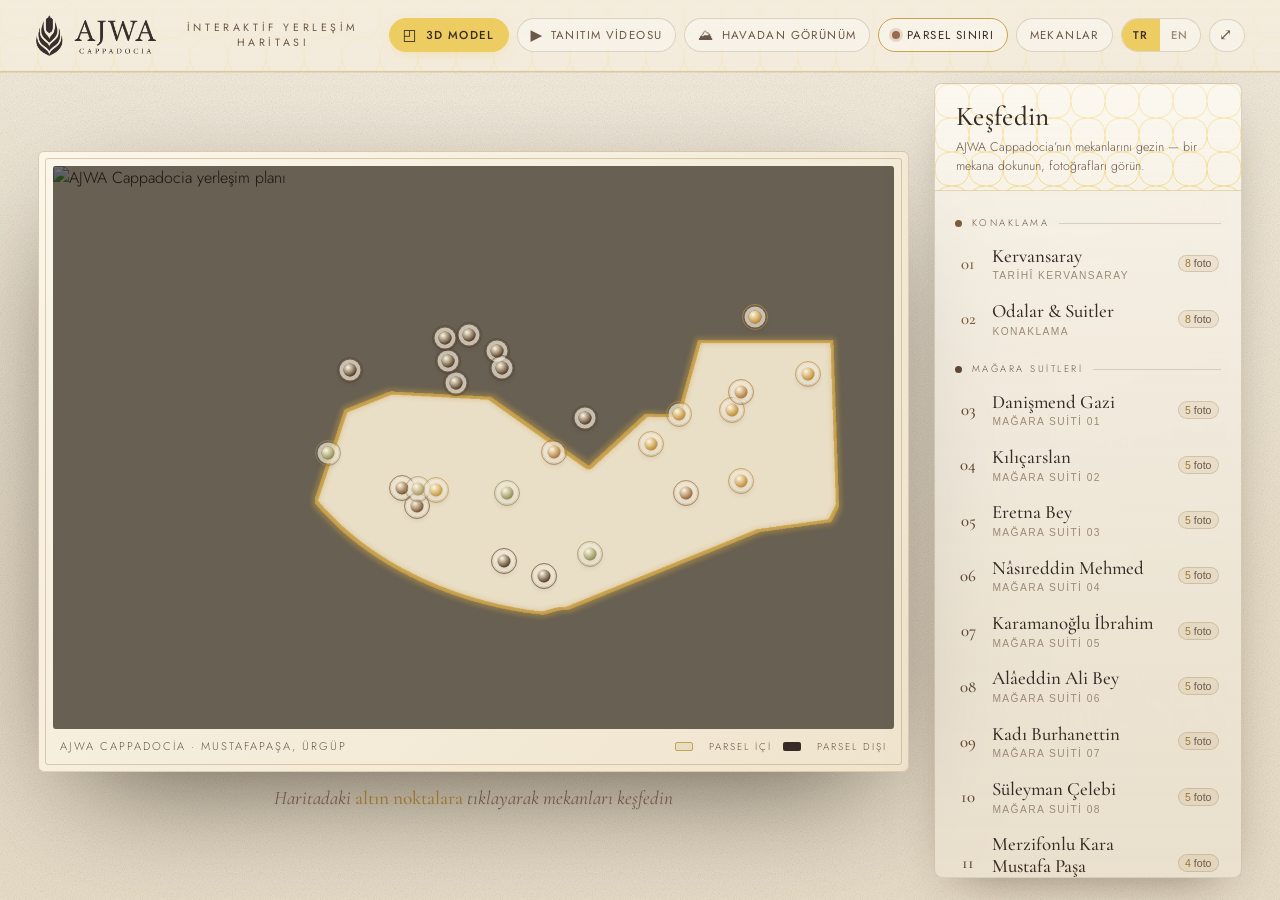
==== index.html @ 9f6c9be5 "AJWA Cappadocia interaktif harita — marka revizyonu, video, güncel sınır" ====
<!DOCTYPE html>
<html lang="tr">
<head>
<meta charset="UTF-8" />
<meta name="viewport" content="width=device-width, initial-scale=1.0" />
<title>AJWA Cappadocia · İnteraktif Yerleşim Haritası</title>
<meta name="description" content="AJWA Cappadocia interaktif yerleşim haritası — mekanlara tıklayın, fotoğrafları keşfedin." />
<link rel="preconnect" href="https://lh3.googleusercontent.com" />
<link rel="stylesheet" href="assets/fonts/fonts.css" />
<link rel="stylesheet" href="assets/css/style.css" />
<link rel="preload" as="image" href="assets/map/harita.png" />
</head>
<body data-boundary="on" data-base="illustration">

  <!-- ░░ Açılış perdesi ░░ -->
  <div id="loader" class="loader">
    <div class="loader__inner">
      <img class="loader__logo" src="assets/img/ajwa-logo.png" alt="AJWA Cappadocia" />
      <div class="loader__bar"><span></span></div>
      <div class="loader__hint" data-i18n="loader.hint">Yerleşim haritası hazırlanıyor</div>
    </div>
  </div>

  <!-- ░░ Üst bar ░░ -->
  <header class="topbar">
    <div class="brand">
      <img class="brand__logo" src="assets/img/ajwa-logo.png" alt="AJWA Cappadocia" />
    </div>
    <div class="topbar__title">
      <span class="eyebrow" data-i18n="top.eyebrow">İnteraktif Yerleşim Haritası</span>
    </div>
    <nav class="controls" aria-label="Harita kontrolleri">
      <button class="ctrl ctrl--accent" id="btn3d" title="3D">
        <span class="ctrl__cube">◰</span> <span data-i18n="ctrl.3d">3D Model</span>
      </button>
      <button class="ctrl" id="btnVideo" title="Tanıtım Videosu">
        <span class="ctrl__cube">▶</span> <span data-i18n="ctrl.video">Tanıtım Videosu</span>
      </button>
      <button class="ctrl" id="btnAerial" aria-pressed="false" title="Drone">
        <span class="ctrl__cube">⛰</span> <span data-i18n="ctrl.aerial">Havadan Görünüm</span>
      </button>
      <button class="ctrl" id="btnBoundary" aria-pressed="true" title="Parsel">
        <span class="ctrl__dot"></span> <span data-i18n="ctrl.boundary">Parsel Sınırı</span>
      </button>
      <button class="ctrl" id="btnPanel" title="Mekanlar"><span data-i18n="ctrl.panel">Mekanlar</span></button>
      <div class="lang" role="group" aria-label="Dil / Language">
        <button class="lang__opt is-active" data-lang="tr">TR</button>
        <button class="lang__opt" data-lang="en">EN</button>
      </div>
      <button class="ctrl ctrl--icon" id="btnFull" title="Tam ekran / Fullscreen" aria-label="Tam ekran">⤢</button>
    </nav>
  </header>

  <!-- ░░ Sahne ░░ -->
  <main class="stage">
    <section class="mapwrap" id="mapwrap">
      <figure class="mapframe" id="mapframe">
        <div class="mapframe__inner">
          <div class="mapframe__layers">
            <img class="layer layer--base" id="mapBase" src="assets/map/harita.png" alt="AJWA Cappadocia yerleşim planı" draggable="false" />
            <img class="layer layer--drone" id="mapDrone" src="assets/img/drone.jpg" alt="AJWA Cappadocia havadan görünüm" aria-hidden="true" draggable="false" />
            <img class="layer layer--veil" id="mapVeil" src="assets/map/veil.png" alt="" aria-hidden="true" draggable="false" />
            <img class="layer layer--outline" id="mapOutline" src="assets/map/outline.png" alt="" aria-hidden="true" draggable="false" />
          </div>
          <div class="markers" id="markers"></div>
          <div class="edit-crosshair" id="crosshair" hidden><span></span><span></span><b id="crossLabel">0, 0</b></div>
        </div>
        <figcaption class="mapframe__cap">
          <span>AJWA Cappadocia · Mustafapaşa, Ürgüp</span>
          <span class="mapframe__legend">
            <i class="lg lg--in"></i> <span data-i18n="legend.in">Parsel içi</span>
            <i class="lg lg--out"></i> <span data-i18n="legend.out">Parsel dışı</span>
          </span>
        </figcaption>
      </figure>

      <p class="hint" id="hint" data-i18n-html="hint.html">Haritadaki <b>altın noktalara</b> tıklayarak mekanları keşfedin</p>
    </section>

    <!-- ░░ Mekan paneli ░░ -->
    <aside class="panel" id="panel">
      <div class="panel__head">
        <h2 data-i18n="panel.title">Keşfedin</h2>
        <p data-i18n="panel.desc">AJWA Cappadocia’nın mekanlarını gezin — bir mekana dokunun, fotoğrafları görün.</p>
      </div>
      <div class="panel__list" id="panelList"></div>
    </aside>
  </main>

  <!-- ░░ Galeri ░░ -->
  <div class="lightbox" id="lightbox" hidden>
    <div class="lightbox__backdrop" data-close></div>
    <div class="lightbox__shell" role="dialog" aria-modal="true" aria-labelledby="lbTitle">
      <header class="lightbox__bar">
        <div class="lightbox__titles">
          <span class="eyebrow" id="lbCat"></span>
          <h3 id="lbTitle"></h3>
          <span id="lbSub" class="lightbox__sub"></span>
        </div>
        <div class="lightbox__meta">
          <span id="lbCount" class="lightbox__count"></span>
          <button class="lightbox__close" id="lbClose" data-close aria-label="Kapat">✕</button>
        </div>
      </header>
      <div class="lightbox__main">
        <button class="nav nav--prev" id="lbPrev" aria-label="Önceki">‹</button>
        <div class="lightbox__frame">
          <img id="lbImg" alt="" />
          <div class="lightbox__spin" id="lbSpin"></div>
        </div>
        <button class="nav nav--next" id="lbNext" aria-label="Sonraki">›</button>
      </div>
      <div class="lightbox__thumbs" id="lbThumbs"></div>
    </div>
  </div>

  <!-- ░░ 3D Model ░░ -->
  <div class="model3d" id="model3d" hidden>
    <div class="model3d__backdrop" data-m3d-close></div>
    <div class="model3d__shell" role="dialog" aria-modal="true" aria-label="3D Tesis Modeli">
      <header class="model3d__bar">
        <div class="model3d__titles">
          <span class="eyebrow" data-i18n="m3d.eyebrow">Üç Boyutlu Model</span>
          <h3 data-i18n="m3d.title">AJWA Cappadocia · 3D Tesis Modeli</h3>
        </div>
        <div class="model3d__meta">
          <a class="model3d__ext" href="https://gulab.tr/" target="_blank" rel="noopener" data-i18n="m3d.full" title="gulab.tr">⤢ Tam ekran</a>
          <button class="lightbox__close" id="m3dClose" data-m3d-close aria-label="Kapat">✕</button>
        </div>
      </header>
      <div class="model3d__stage">
        <div class="model3d__loading" id="m3dLoading">
          <div class="lightbox__spin"></div>
          <p><span data-i18n="m3d.loadingTitle">3D model yükleniyor…</span><br><span class="m3d-desc" data-i18n-html="m3d.loadingDesc">Yüksek çözünürlüklü bir model olduğundan, internet hızınıza göre yüklenmesi <b>biraz zaman alabilir</b>. Lütfen bekleyiniz.</span></p>
          <button class="model3d__show" id="m3dShow" data-i18n="m3d.show" hidden>Yine de göster →</button>
        </div>
        <iframe id="m3dFrame" title="AJWA Cappadocia 3D Model"
                allow="fullscreen; xr-spatial-tracking; accelerometer; gyroscope; magnetometer"></iframe>
      </div>
    </div>
  </div>

  <!-- ░░ Tanıtım Videosu ░░ -->
  <div class="videobox" id="video" hidden>
    <div class="videobox__backdrop" data-video-close></div>
    <div class="videobox__shell" role="dialog" aria-modal="true" aria-label="Tanıtım Videosu">
      <header class="videobox__bar">
        <div class="videobox__titles">
          <span class="eyebrow" data-i18n="video.eyebrow">Tanıtım Filmi</span>
          <h3 data-i18n="video.title">AJWA Cappadocia · Tanıtım Videosu</h3>
        </div>
        <button class="lightbox__close" id="videoClose" data-video-close aria-label="Kapat">✕</button>
      </header>
      <div class="videobox__stage">
        <iframe id="videoFrame" title="AJWA Cappadocia Tanıtım Videosu"
                allow="accelerometer; autoplay; clipboard-write; encrypted-media; gyroscope; picture-in-picture; web-share"
                referrerpolicy="strict-origin-when-cross-origin" allowfullscreen></iframe>
      </div>
    </div>
  </div>

  <!-- ░░ Düzenleme paneli ░░ -->
  <div class="editbar" id="editbar" hidden>
    <div class="editbar__head">
      <strong>Konum Düzenleme</strong>
      <button id="editClose" class="editbar__x" aria-label="Kapat">✕</button>
    </div>
    <p>Noktaları <b>sürükleyerek</b> doğru binalara taşıyın. Bittiğinde JSON’u kopyalayıp bana gönderin; kalıcı yaparım.</p>
    <textarea id="editJson" readonly spellcheck="false"></textarea>
    <div class="editbar__row">
      <button id="editCopy" class="btn-gold">Koordinatları Kopyala</button>
      <button id="editReset" class="btn-ghost">Sıfırla</button>
    </div>
  </div>

  <div class="toast" id="toast" hidden></div>

  <script src="data/locations.js"></script>
  <script src="assets/js/app.js"></script>
</body>
</html>
---- assets/fonts/fonts.css ----
/* cyrillic-ext */
@font-face {
  font-family: 'Cormorant Garamond';
  font-style: italic;
  font-weight: 400;
  font-display: swap;
  src: url(files/f00.woff2) format('woff2');
  unicode-range: U+0460-052F, U+1C80-1C8A, U+20B4, U+2DE0-2DFF, U+A640-A69F, U+FE2E-FE2F;
}
/* cyrillic */
@font-face {
  font-family: 'Cormorant Garamond';
  font-style: italic;
  font-weight: 400;
  font-display: swap;
  src: url(files/f04.woff2) format('woff2');
  unicode-range: U+0301, U+0400-045F, U+0490-0491, U+04B0-04B1, U+2116;
}
/* vietnamese */
@font-face {
  font-family: 'Cormorant Garamond';
  font-style: italic;
  font-weight: 400;
  font-display: swap;
  src: url(files/f02.woff2) format('woff2');
  unicode-range: U+0102-0103, U+0110-0111, U+0128-0129, U+0168-0169, U+01A0-01A1, U+01AF-01B0, U+0300-0301, U+0303-0304, U+0308-0309, U+0323, U+0329, U+1EA0-1EF9, U+20AB;
}
/* latin-ext */
@font-face {
  font-family: 'Cormorant Garamond';
  font-style: italic;
  font-weight: 400;
  font-display: swap;
  src: url(files/f01.woff2) format('woff2');
  unicode-range: U+0100-02BA, U+02BD-02C5, U+02C7-02CC, U+02CE-02D7, U+02DD-02FF, U+0304, U+0308, U+0329, U+1D00-1DBF, U+1E00-1E9F, U+1EF2-1EFF, U+2020, U+20A0-20AB, U+20AD-20C0, U+2113, U+2C60-2C7F, U+A720-A7FF;
}
/* latin */
@font-face {
  font-family: 'Cormorant Garamond';
  font-style: italic;
  font-weight: 400;
  font-display: swap;
  src: url(files/f03.woff2) format('woff2');
  unicode-range: U+0000-00FF, U+0131, U+0152-0153, U+02BB-02BC, U+02C6, U+02DA, U+02DC, U+0304, U+0308, U+0329, U+2000-206F, U+20AC, U+2122, U+2191, U+2193, U+2212, U+2215, U+FEFF, U+FFFD;
}
/* cyrillic-ext */
@font-face {
  font-family: 'Cormorant Garamond';
  font-style: italic;
  font-weight: 500;
  font-display: swap;
  src: url(files/f00.woff2) format('woff2');
  unicode-range: U+0460-052F, U+1C80-1C8A, U+20B4, U+2DE0-2DFF, U+A640-A69F, U+FE2E-FE2F;
}
/* cyrillic */
@font-face {
  font-family: 'Cormorant Garamond';
  font-style: italic;
  font-weight: 500;
  font-display: swap;
  src: url(files/f04.woff2) format('woff2');
  unicode-range: U+0301, U+0400-045F, U+0490-0491, U+04B0-04B1, U+2116;
}
/* vietnamese */
@font-face {
  font-family: 'Cormorant Garamond';
  font-style: italic;
  font-weight: 500;
  font-display: swap;
  src: url(files/f02.woff2) format('woff2');
  unicode-range: U+0102-0103, U+0110-0111, U+0128-0129, U+0168-0169, U+01A0-01A1, U+01AF-01B0, U+0300-0301, U+0303-0304, U+0308-0309, U+0323, U+0329, U+1EA0-1EF9, U+20AB;
}
/* latin-ext */
@font-face {
  font-family: 'Cormorant Garamond';
  font-style: italic;
  font-weight: 500;
  font-display: swap;
  src: url(files/f01.woff2) format('woff2');
  unicode-range: U+0100-02BA, U+02BD-02C5, U+02C7-02CC, U+02CE-02D7, U+02DD-02FF, U+0304, U+0308, U+0329, U+1D00-1DBF, U+1E00-1E9F, U+1EF2-1EFF, U+2020, U+20A0-20AB, U+20AD-20C0, U+2113, U+2C60-2C7F, U+A720-A7FF;
}
/* latin */
@font-face {
  font-family: 'Cormorant Garamond';
  font-style: italic;
  font-weight: 500;
  font-display: swap;
  src: url(files/f03.woff2) format('woff2');
  unicode-range: U+0000-00FF, U+0131, U+0152-0153, U+02BB-02BC, U+02C6, U+02DA, U+02DC, U+0304, U+0308, U+0329, U+2000-206F, U+20AC, U+2122, U+2191, U+2193, U+2212, U+2215, U+FEFF, U+FFFD;
}
/* cyrillic-ext */
@font-face {
  font-family: 'Cormorant Garamond';
  font-style: normal;
  font-weight: 400;
  font-display: swap;
  src: url(files/f06.woff2) format('woff2');
  unicode-range: U+0460-052F, U+1C80-1C8A, U+20B4, U+2DE0-2DFF, U+A640-A69F, U+FE2E-FE2F;
}
/* cyrillic */
@font-face {
  font-family: 'Cormorant Garamond';
  font-style: normal;
  font-weight: 400;
  font-display: swap;
  src: url(files/f09.woff2) format('woff2');
  unicode-range: U+0301, U+0400-045F, U+0490-0491, U+04B0-04B1, U+2116;
}
/* vietnamese */
@font-face {
  font-family: 'Cormorant Garamond';
  font-style: normal;
  font-weight: 400;
  font-display: swap;
  src: url(files/f07.woff2) format('woff2');
  unicode-range: U+0102-0103, U+0110-0111, U+0128-0129, U+0168-0169, U+01A0-01A1, U+01AF-01B0, U+0300-0301, U+0303-0304, U+0308-0309, U+0323, U+0329, U+1EA0-1EF9, U+20AB;
}
/* latin-ext */
@font-face {
  font-family: 'Cormorant Garamond';
  font-style: normal;
  font-weight: 400;
  font-display: swap;
  src: url(files/f05.woff2) format('woff2');
  unicode-range: U+0100-02BA, U+02BD-02C5, U+02C7-02CC, U+02CE-02D7, U+02DD-02FF, U+0304, U+0308, U+0329, U+1D00-1DBF, U+1E00-1E9F, U+1EF2-1EFF, U+2020, U+20A0-20AB, U+20AD-20C0, U+2113, U+2C60-2C7F, U+A720-A7FF;
}
/* latin */
@font-face {
  font-family: 'Cormorant Garamond';
  font-style: normal;
  font-weight: 400;
  font-display: swap;
  src: url(files/f08.woff2) format('woff2');
  unicode-range: U+0000-00FF, U+0131, U+0152-0153, U+02BB-02BC, U+02C6, U+02DA, U+02DC, U+0304, U+0308, U+0329, U+2000-206F, U+20AC, U+2122, U+2191, U+2193, U+2212, U+2215, U+FEFF, U+FFFD;
}
/* cyrillic-ext */
@font-face {
  font-family: 'Cormorant Garamond';
  font-style: normal;
  font-weight: 500;
  font-display: swap;
  src: url(files/f06.woff2) format('woff2');
  unicode-range: U+0460-052F, U+1C80-1C8A, U+20B4, U+2DE0-2DFF, U+A640-A69F, U+FE2E-FE2F;
}
/* cyrillic */
@font-face {
  font-family: 'Cormorant Garamond';
  font-style: normal;
  font-weight: 500;
  font-display: swap;
  src: url(files/f09.woff2) format('woff2');
  unicode-range: U+0301, U+0400-045F, U+0490-0491, U+04B0-04B1, U+2116;
}
/* vietnamese */
@font-face {
  font-family: 'Cormorant Garamond';
  font-style: normal;
  font-weight: 500;
  font-display: swap;
  src: url(files/f07.woff2) format('woff2');
  unicode-range: U+0102-0103, U+0110-0111, U+0128-0129, U+0168-0169, U+01A0-01A1, U+01AF-01B0, U+0300-0301, U+0303-0304, U+0308-0309, U+0323, U+0329, U+1EA0-1EF9, U+20AB;
}
/* latin-ext */
@font-face {
  font-family: 'Cormorant Garamond';
  font-style: normal;
  font-weight: 500;
  font-display: swap;
  src: url(files/f05.woff2) format('woff2');
  unicode-range: U+0100-02BA, U+02BD-02C5, U+02C7-02CC, U+02CE-02D7, U+02DD-02FF, U+0304, U+0308, U+0329, U+1D00-1DBF, U+1E00-1E9F, U+1EF2-1EFF, U+2020, U+20A0-20AB, U+20AD-20C0, U+2113, U+2C60-2C7F, U+A720-A7FF;
}
/* latin */
@font-face {
  font-family: 'Cormorant Garamond';
  font-style: normal;
  font-weight: 500;
  font-display: swap;
  src: url(files/f08.woff2) format('woff2');
  unicode-range: U+0000-00FF, U+0131, U+0152-0153, U+02BB-02BC, U+02C6, U+02DA, U+02DC, U+0304, U+0308, U+0329, U+2000-206F, U+20AC, U+2122, U+2191, U+2193, U+2212, U+2215, U+FEFF, U+FFFD;
}
/* cyrillic-ext */
@font-face {
  font-family: 'Cormorant Garamond';
  font-style: normal;
  font-weight: 600;
  font-display: swap;
  src: url(files/f06.woff2) format('woff2');
  unicode-range: U+0460-052F, U+1C80-1C8A, U+20B4, U+2DE0-2DFF, U+A640-A69F, U+FE2E-FE2F;
}
/* cyrillic */
@font-face {
  font-family: 'Cormorant Garamond';
  font-style: normal;
  font-weight: 600;
  font-display: swap;
  src: url(files/f09.woff2) format('woff2');
  unicode-range: U+0301, U+0400-045F, U+0490-0491, U+04B0-04B1, U+2116;
}
/* vietnamese */
@font-face {
  font-family: 'Cormorant Garamond';
  font-style: normal;
  font-weight: 600;
  font-display: swap;
  src: url(files/f07.woff2) format('woff2');
  unicode-range: U+0102-0103, U+0110-0111, U+0128-0129, U+0168-0169, U+01A0-01A1, U+01AF-01B0, U+0300-0301, U+0303-0304, U+0308-0309, U+0323, U+0329, U+1EA0-1EF9, U+20AB;
}
/* latin-ext */
@font-face {
  font-family: 'Cormorant Garamond';
  font-style: normal;
  font-weight: 600;
  font-display: swap;
  src: url(files/f05.woff2) format('woff2');
  unicode-range: U+0100-02BA, U+02BD-02C5, U+02C7-02CC, U+02CE-02D7, U+02DD-02FF, U+0304, U+0308, U+0329, U+1D00-1DBF, U+1E00-1E9F, U+1EF2-1EFF, U+2020, U+20A0-20AB, U+20AD-20C0, U+2113, U+2C60-2C7F, U+A720-A7FF;
}
/* latin */
@font-face {
  font-family: 'Cormorant Garamond';
  font-style: normal;
  font-weight: 600;
  font-display: swap;
  src: url(files/f08.woff2) format('woff2');
  unicode-range: U+0000-00FF, U+0131, U+0152-0153, U+02BB-02BC, U+02C6, U+02DA, U+02DC, U+0304, U+0308, U+0329, U+2000-206F, U+20AC, U+2122, U+2191, U+2193, U+2212, U+2215, U+FEFF, U+FFFD;
}
/* cyrillic */
@font-face {
  font-family: 'Jost';
  font-style: normal;
  font-weight: 300;
  font-display: swap;
  src: url(files/f10.woff2) format('woff2');
  unicode-range: U+0301, U+0400-045F, U+0490-0491, U+04B0-04B1, U+2116;
}
/* latin-ext */
@font-face {
  font-family: 'Jost';
  font-style: normal;
  font-weight: 300;
  font-display: swap;
  src: url(files/f12.woff2) format('woff2');
  unicode-range: U+0100-02BA, U+02BD-02C5, U+02C7-02CC, U+02CE-02D7, U+02DD-02FF, U+0304, U+0308, U+0329, U+1D00-1DBF, U+1E00-1E9F, U+1EF2-1EFF, U+2020, U+20A0-20AB, U+20AD-20C0, U+2113, U+2C60-2C7F, U+A720-A7FF;
}
/* latin */
@font-face {
  font-family: 'Jost';
  font-style: normal;
  font-weight: 300;
  font-display: swap;
  src: url(files/f11.woff2) format('woff2');
  unicode-range: U+0000-00FF, U+0131, U+0152-0153, U+02BB-02BC, U+02C6, U+02DA, U+02DC, U+0304, U+0308, U+0329, U+2000-206F, U+20AC, U+2122, U+2191, U+2193, U+2212, U+2215, U+FEFF, U+FFFD;
}
/* cyrillic */
@font-face {
  font-family: 'Jost';
  font-style: normal;
  font-weight: 400;
  font-display: swap;
  src: url(files/f10.woff2) format('woff2');
  unicode-range: U+0301, U+0400-045F, U+0490-0491, U+04B0-04B1, U+2116;
}
/* latin-ext */
@font-face {
  font-family: 'Jost';
  font-style: normal;
  font-weight: 400;
  font-display: swap;
  src: url(files/f12.woff2) format('woff2');
  unicode-range: U+0100-02BA, U+02BD-02C5, U+02C7-02CC, U+02CE-02D7, U+02DD-02FF, U+0304, U+0308, U+0329, U+1D00-1DBF, U+1E00-1E9F, U+1EF2-1EFF, U+2020, U+20A0-20AB, U+20AD-20C0, U+2113, U+2C60-2C7F, U+A720-A7FF;
}
/* latin */
@font-face {
  font-family: 'Jost';
  font-style: normal;
  font-weight: 400;
  font-display: swap;
  src: url(files/f11.woff2) format('woff2');
  unicode-range: U+0000-00FF, U+0131, U+0152-0153, U+02BB-02BC, U+02C6, U+02DA, U+02DC, U+0304, U+0308, U+0329, U+2000-206F, U+20AC, U+2122, U+2191, U+2193, U+2212, U+2215, U+FEFF, U+FFFD;
}
/* cyrillic */
@font-face {
  font-family: 'Jost';
  font-style: normal;
  font-weight: 500;
  font-display: swap;
  src: url(files/f10.woff2) format('woff2');
  unicode-range: U+0301, U+0400-045F, U+0490-0491, U+04B0-04B1, U+2116;
}
/* latin-ext */
@font-face {
  font-family: 'Jost';
  font-style: normal;
  font-weight: 500;
  font-display: swap;
  src: url(files/f12.woff2) format('woff2');
  unicode-range: U+0100-02BA, U+02BD-02C5, U+02C7-02CC, U+02CE-02D7, U+02DD-02FF, U+0304, U+0308, U+0329, U+1D00-1DBF, U+1E00-1E9F, U+1EF2-1EFF, U+2020, U+20A0-20AB, U+20AD-20C0, U+2113, U+2C60-2C7F, U+A720-A7FF;
}
/* latin */
@font-face {
  font-family: 'Jost';
  font-style: normal;
  font-weight: 500;
  font-display: swap;
  src: url(files/f11.woff2) format('woff2');
  unicode-range: U+0000-00FF, U+0131, U+0152-0153, U+02BB-02BC, U+02C6, U+02DA, U+02DC, U+0304, U+0308, U+0329, U+2000-206F, U+20AC, U+2122, U+2191, U+2193, U+2212, U+2215, U+FEFF, U+FFFD;
}
/* cyrillic */
@font-face {
  font-family: 'Jost';
  font-style: normal;
  font-weight: 600;
  font-display: swap;
  src: url(files/f10.woff2) format('woff2');
  unicode-range: U+0301, U+0400-045F, U+0490-0491, U+04B0-04B1, U+2116;
}
/* latin-ext */
@font-face {
  font-family: 'Jost';
  font-style: normal;
  font-weight: 600;
  font-display: swap;
  src: url(files/f12.woff2) format('woff2');
  unicode-range: U+0100-02BA, U+02BD-02C5, U+02C7-02CC, U+02CE-02D7, U+02DD-02FF, U+0304, U+0308, U+0329, U+1D00-1DBF, U+1E00-1E9F, U+1EF2-1EFF, U+2020, U+20A0-20AB, U+20AD-20C0, U+2113, U+2C60-2C7F, U+A720-A7FF;
}
/* latin */
@font-face {
  font-family: 'Jost';
  font-style: normal;
  font-weight: 600;
  font-display: swap;
  src: url(files/f11.woff2) format('woff2');
  unicode-range: U+0000-00FF, U+0131, U+0152-0153, U+02BB-02BC, U+02C6, U+02DA, U+02DC, U+0304, U+0308, U+0329, U+2000-206F, U+20AC, U+2122, U+2191, U+2193, U+2212, U+2215, U+FEFF, U+FFFD;
}
/* latin-ext */
@font-face {
  font-family: 'Marcellus';
  font-style: normal;
  font-weight: 400;
  font-display: swap;
  src: url(files/f14.woff2) format('woff2');
  unicode-range: U+0100-02BA, U+02BD-02C5, U+02C7-02CC, U+02CE-02D7, U+02DD-02FF, U+0304, U+0308, U+0329, U+1D00-1DBF, U+1E00-1E9F, U+1EF2-1EFF, U+2020, U+20A0-20AB, U+20AD-20C0, U+2113, U+2C60-2C7F, U+A720-A7FF;
}
/* latin */
@font-face {
  font-family: 'Marcellus';
  font-style: normal;
  font-weight: 400;
  font-display: swap;
  src: url(files/f13.woff2) format('woff2');
  unicode-range: U+0000-00FF, U+0131, U+0152-0153, U+02BB-02BC, U+02C6, U+02DA, U+02DC, U+0304, U+0308, U+0329, U+2000-206F, U+20AC, U+2122, U+2191, U+2193, U+2212, U+2215, U+FEFF, U+FFFD;
}
---- assets/css/style.css ----
/* ═══════════════════════════════════════════════════════════════
   AJWA Cappadocia · İnteraktif Harita
   Estetik: lüks parşömen · taş & altın · Cappadocia toprağı
   ═══════════════════════════════════════════════════════════════ */

:root{
  /* ── Marka renkleri · AJWA Brand Manual ── */
  --brand-brown:#382b26;   /* PANTONE 412 C · logo / koyu yüzey */
  --brand-gold:#edcc61;    /* PANTONE 141 C · metin / desen / vurgu */
  --brand-black:#242424;   /* akromatik · logo */

  /* ── Parşömen zemin (harita okunabilirliği için korunur) ── */
  --paper:#f4ecdc;
  --paper-2:#ece1cc;
  --sand:#e4d6bb;
  --sand-deep:#d8c6a4;

  /* ── Mürekkep · marka kahvesi ailesi ── */
  --ink:#382b26;
  --ink-soft:#6a5848;
  --ink-faint:#9c8a76;

  /* ── Altın kademe ── */
  --gold:#c9a44e;          /* açık zeminde vurgu — kontrast için marka altınından bir tık koyu */
  --gold-bright:#edcc61;   /* marka altını · koyu yüzeyde vurgu & parıltı */
  --gold-deep:#9a7732;     /* açık zeminde metin / kenarlık */

  --terra:#9a6b4a;         /* sınır göstergesi / düzenleme vurgusu — kahve ailesi */
  --line:rgba(120,98,60,.22);
  --veil-warm:#1d1512;

  /* ── Kategori renkleri · kahve→altın sıcak kademe (marka uyumlu) ── */
  --cat-magara:#5e4630;
  --cat-konaklama:#7d5a38;
  --cat-yeme:#9a6c3c;
  --cat-aile:#b07d40;
  --cat-kultur:#c0903a;
  --cat-etkinlik:#c59a44;
  --cat-saglik:#a99a6a;
  --cat-bahce:#94925c;

  /* ── İmza marka deseni · altın quatrefoil kafes (seamless, lokal SVG) ── */
  --pattern:url("data:image/svg+xml,%3Csvg xmlns='http://www.w3.org/2000/svg' width='40' height='40' viewBox='0 0 40 40'%3E%3Cpath d='M20 0 Q40 0 40 20 Q40 40 20 40 Q0 40 0 20 Q0 0 20 0 Z' fill='none' stroke='%23edcc61' stroke-width='1'/%3E%3C/svg%3E");

  --serif:'Cormorant Garamond', Georgia, 'Times New Roman', serif;
  --caps:'Marcellus', 'Cormorant Garamond', serif;
  --sans:'Jost', 'Segoe UI', system-ui, sans-serif;

  --shadow-soft:0 18px 50px -24px rgba(42,26,8,.55);
  --shadow-deep:0 40px 120px -40px rgba(20,12,2,.7);
  --ease:cubic-bezier(.22,.61,.36,1);
}

*{box-sizing:border-box;margin:0;padding:0}
html,body{height:100%}
body{
  font-family:var(--sans);
  color:var(--ink);
  background:var(--paper);
  -webkit-font-smoothing:antialiased;
  overflow:hidden;
  position:relative;
  font-weight:300;
}

/* Parşömen zemini — katmanlı doku + tepe ışığı */
body::before{
  content:"";position:fixed;inset:0;z-index:-2;
  background:
    radial-gradient(120% 80% at 50% -10%, #f8f1e2 0%, var(--paper) 42%, var(--paper-2) 100%),
    radial-gradient(60% 50% at 85% 110%, rgba(201,164,78,.09), transparent 60%),
    radial-gradient(50% 50% at 10% 100%, rgba(120,90,56,.08), transparent 60%);
}
body::after{
  content:"";position:fixed;inset:0;z-index:-1;pointer-events:none;opacity:.5;
  background-image:url("data:image/svg+xml,%3Csvg xmlns='http://www.w3.org/2000/svg' width='180' height='180'%3E%3Cfilter id='n'%3E%3CfeTurbulence type='fractalNoise' baseFrequency='0.9' numOctaves='2' stitchTiles='stitch'/%3E%3CfeColorMatrix type='saturate' values='0'/%3E%3C/filter%3E%3Crect width='100%25' height='100%25' filter='url(%23n)' opacity='0.55'/%3E%3C/svg%3E");
  mix-blend-mode:multiply;
}

/* ───────── Açılış perdesi ───────── */
.loader{
  position:fixed;inset:0;z-index:200;display:grid;place-items:center;
  background:radial-gradient(120% 90% at 50% 30%, #45342d, var(--veil-warm));
  transition:opacity .9s var(--ease), visibility .9s;
}
/* İmza quatrefoil deseni — marka kahvesi üzerinde hafif altın filigran */
.loader::after{
  content:"";position:absolute;inset:0;z-index:0;pointer-events:none;
  background-image:var(--pattern);background-size:46px;opacity:.07;
  -webkit-mask-image:radial-gradient(120% 90% at 50% 30%, #000 30%, transparent 78%);
          mask-image:radial-gradient(120% 90% at 50% 30%, #000 30%, transparent 78%);
}
.loader.is-gone{opacity:0;visibility:hidden}
.loader__inner{position:relative;z-index:1;text-align:center;color:#e9dcc0}
.loader__logo{
  width:min(340px,64vw);height:auto;display:block;margin:0 auto;
  /* kahverengi logoyu koyu zeminde kremsi-beyaza çevir + marka altını parıltı */
  filter:brightness(0) invert(1) sepia(.18) saturate(.7) brightness(.98)
         drop-shadow(0 0 26px rgba(237,204,97,.32));
  opacity:.96;animation:rise 1s var(--ease) both;
}
.loader__bar{width:min(240px,60vw);height:1px;background:rgba(202,164,78,.2);margin:2.4rem auto 1rem;overflow:hidden}
.loader__bar span{display:block;height:100%;width:40%;background:linear-gradient(90deg,transparent,var(--gold-bright),transparent);animation:slide 1.2s infinite linear}
.loader__hint{font-size:11px;letter-spacing:.28em;text-transform:uppercase;color:#a99b7c;animation:rise 1s .24s var(--ease) both}
@keyframes slide{from{transform:translateX(-160%)}to{transform:translateX(420%)}}
@keyframes rise{from{opacity:0;transform:translateY(14px)}to{opacity:1;transform:none}}

/* ───────── Üst bar ───────── */
.topbar{
  position:fixed;top:0;left:0;right:0;z-index:60;
  display:flex;align-items:center;gap:1.5rem;
  padding:.85rem clamp(1rem,3vw,2.2rem);
  /* yoğun krem örtü + altında çok hafif altın quatrefoil filigran */
  background:
    linear-gradient(180deg, rgba(244,236,220,.95), rgba(244,236,220,.88) 72%, rgba(244,236,220,.74)),
    var(--pattern);
  background-size:auto, 38px;
  backdrop-filter:blur(8px);-webkit-backdrop-filter:blur(8px);
  border-bottom:1px solid rgba(201,164,78,.5);
  box-shadow:0 1px 0 rgba(154,119,50,.12);
}
.brand{display:flex;align-items:center;gap:.7rem;flex:0 0 auto}
.brand__logo{height:clamp(34px,3.4vw,46px);width:auto;display:block}
.topbar__title{flex:1 1 auto;display:flex;flex-direction:column;align-items:center;gap:.15rem;text-align:center}
.eyebrow{font-size:.66rem;letter-spacing:.34em;text-transform:uppercase;color:var(--ink-soft);font-weight:400}
.controls{display:flex;align-items:center;gap:.5rem;flex:0 0 auto}
.ctrl{
  font-family:var(--sans);font-size:.72rem;letter-spacing:.12em;text-transform:uppercase;font-weight:400;
  color:var(--ink-soft);background:rgba(255,255,255,.35);border:1px solid var(--line);
  padding:.5rem .8rem;border-radius:999px;cursor:pointer;display:inline-flex;align-items:center;gap:.45rem;
  transition:all .35s var(--ease);white-space:nowrap;
}
.ctrl:hover{color:var(--ink);border-color:var(--gold);background:rgba(255,255,255,.6)}
.ctrl[aria-pressed="true"]{color:var(--ink);border-color:var(--gold)}
.ctrl__dot{width:8px;height:8px;border-radius:50%;background:var(--terra);box-shadow:0 0 0 3px rgba(154,107,74,.2);transition:.3s}
.ctrl[aria-pressed="false"] .ctrl__dot{background:var(--ink-faint);box-shadow:none}
.ctrl--icon{font-size:1rem;line-height:1;padding:.45rem .6rem}
.ctrl.is-active{background:var(--ink);color:var(--paper);border-color:var(--ink)}

/* Dil anahtarı TR | EN */
.lang{display:inline-flex;align-items:center;border:1px solid var(--line);border-radius:999px;overflow:hidden;background:rgba(255,255,255,.35)}
.lang__opt{font-family:var(--sans);font-size:.7rem;font-weight:500;letter-spacing:.12em;color:var(--ink-faint);background:none;border:0;padding:.5rem .7rem;cursor:pointer;transition:all .3s var(--ease)}
.lang__opt:hover:not(.is-active){color:var(--ink)}
.lang__opt.is-active{background:var(--gold-bright);color:var(--brand-brown)}

/* ───────── Sahne yerleşimi ───────── */
.stage{
  position:absolute;inset:0;padding:5.2rem clamp(1rem,3vw,2.4rem) 1.4rem;
  display:grid;grid-template-columns:1fr clamp(290px,24vw,360px);gap:clamp(1rem,2vw,2rem);
  align-items:center;
}
.mapwrap{min-width:0;display:flex;flex-direction:column;align-items:center;justify-content:center;height:100%;gap:.9rem}

/* ───────── Harita çerçevesi ───────── */
.mapframe{
  position:relative;width:100%;max-width:min(100%, calc((100vh - 11rem) * 1.491));
  background:linear-gradient(135deg,#fbf6ea,#efe4cd);
  padding:clamp(.5rem,1.1vw,1rem);border-radius:6px;
  box-shadow:var(--shadow-deep);
  border:1px solid rgba(176,137,76,.35);
  animation:frameIn 1.1s .2s var(--ease) both;
}
.mapframe::before{content:"";position:absolute;inset:6px;border:1px solid rgba(176,137,76,.4);border-radius:3px;pointer-events:none;z-index:5}
@keyframes frameIn{from{opacity:0;transform:translateY(18px) scale(.985)}to{opacity:1;transform:none}}
.mapframe__inner{position:relative;width:100%;aspect-ratio:1610/1080;overflow:visible;background:#e9dec6}
.mapframe__layers{position:absolute;inset:0;overflow:hidden;border-radius:3px}
.layer{position:absolute;inset:0;width:100%;height:100%;object-fit:cover;user-select:none}
.layer--base{z-index:1}
.layer--drone{z-index:1;opacity:0;transition:opacity .8s var(--ease)}
body[data-base="drone"] .layer--drone{opacity:1}
.layer--veil{z-index:2;opacity:.62;transition:opacity .7s var(--ease);mix-blend-mode:multiply}
.layer--outline{z-index:3;opacity:.95;transition:opacity .7s var(--ease)}
body[data-boundary="off"] .layer--veil{opacity:0}
body[data-boundary="off"] .layer--outline{opacity:0}

.mapframe__cap{
  display:flex;justify-content:space-between;align-items:center;gap:1rem;flex-wrap:wrap;
  padding:.55rem .4rem .15rem;font-size:.7rem;letter-spacing:.18em;text-transform:uppercase;color:var(--ink-soft);
}
.mapframe__legend{display:flex;align-items:center;gap:.7rem;font-size:.62rem}
.lg{display:inline-block;width:18px;height:9px;border-radius:2px;margin-right:.3rem;vertical-align:middle}
.lg--in{background:#e7dcc4;border:1px solid var(--gold)}
.lg--out{background:var(--brand-brown)}

.hint{font-family:var(--serif);font-style:italic;font-size:clamp(1rem,1.5vw,1.25rem);color:var(--ink-soft);text-align:center;animation:rise 1s .9s var(--ease) both}
.hint b{color:var(--gold-deep);font-style:normal;font-weight:500}
.hint.is-hidden{opacity:0;transition:opacity .5s}

/* ───────── Hotspot’lar ───────── */
.markers{position:absolute;inset:0;z-index:4}
.marker{
  position:absolute;transform:translate(-50%,-50%);
  width:26px;height:26px;cursor:pointer;border:0;background:none;padding:0;
  --c:var(--gold);
  animation:pop .6s var(--ease) both;
}
.marker__pulse{position:absolute;inset:0;border-radius:50%;border:1px solid var(--c);opacity:.7;animation:pulse 2.8s var(--ease) infinite}
.marker__core{
  position:absolute;top:50%;left:50%;transform:translate(-50%,-50%);
  width:13px;height:13px;border-radius:50%;
  background:radial-gradient(circle at 35% 30%, #fff6df, var(--c) 70%);
  box-shadow:0 0 0 4px rgba(244,236,220,.7), 0 3px 8px rgba(42,26,8,.45);
  transition:transform .35s var(--ease),box-shadow .35s var(--ease);
}
.marker__label{
  position:absolute;left:50%;bottom:calc(100% + 9px);transform:translateX(-50%) translateY(6px);
  background:linear-gradient(180deg,#fffaf0,#f1e6cf);color:var(--ink);
  border:1px solid rgba(176,137,76,.5);border-radius:7px;
  padding:.36rem .65rem;white-space:nowrap;pointer-events:none;
  opacity:0;visibility:hidden;transition:all .3s var(--ease);
  box-shadow:var(--shadow-soft);text-align:center;z-index:6;
}
.marker__label .ml-eye{display:block;font-size:.52rem;letter-spacing:.22em;text-transform:uppercase;color:var(--c);font-weight:500;margin-bottom:1px}
.marker__label .ml-name{font-family:var(--serif);font-size:1.02rem;font-weight:500;line-height:1.05}
.marker__label::after{content:"";position:absolute;top:100%;left:50%;transform:translateX(-50%);border:6px solid transparent;border-top-color:#f1e6cf}
.marker:hover,.marker:focus-visible{outline:none;z-index:9}
.marker:hover .marker__core,.marker:focus-visible .marker__core,.marker.is-hot .marker__core{transform:translate(-50%,-50%) scale(1.45);box-shadow:0 0 0 4px rgba(244,236,220,.9),0 0 22px var(--c),0 4px 12px rgba(42,26,8,.5)}
.marker:hover .marker__label,.marker:focus-visible .marker__label,.marker.is-hot .marker__label{opacity:1;visibility:visible;transform:translateX(-50%) translateY(0)}
@keyframes pulse{0%{transform:scale(.6);opacity:.7}70%{transform:scale(2.4);opacity:0}100%{opacity:0}}
@keyframes pop{from{opacity:0;transform:translate(-50%,-50%) scale(0)}to{opacity:1;transform:translate(-50%,-50%) scale(1)}}

/* Düzenleme modu */
body.editing .marker{cursor:grab}
body.editing .marker.dragging{cursor:grabbing;z-index:20}
body.editing .marker__core{box-shadow:0 0 0 3px #fff,0 0 0 5px var(--terra),0 4px 10px rgba(0,0,0,.5)}
.edit-crosshair{position:absolute;inset:0;pointer-events:none;z-index:8}
.edit-crosshair span{position:absolute;background:rgba(166,85,59,.5)}
.edit-crosshair span:nth-child(1){left:var(--cx,0);top:0;bottom:0;width:1px}
.edit-crosshair span:nth-child(2){top:var(--cy,0);left:0;right:0;height:1px}
.edit-crosshair b{position:absolute;left:var(--cx,0);top:var(--cy,0);transform:translate(10px,10px);font-size:.62rem;background:var(--ink);color:var(--paper);padding:2px 6px;border-radius:4px;letter-spacing:.05em}

/* ───────── Mekan paneli ───────── */
.panel{
  height:100%;max-height:calc(100vh - 6.6rem);overflow:hidden;display:flex;flex-direction:column;
  background:linear-gradient(180deg, rgba(255,252,245,.6), rgba(240,231,214,.5));
  border:1px solid var(--line);border-radius:8px;backdrop-filter:blur(6px);
  box-shadow:var(--shadow-soft);animation:frameIn 1.1s .45s var(--ease) both;
}
.panel.is-collapsed{display:none}
.panel__head{
  padding:1.2rem 1.3rem .9rem;border-bottom:1px solid rgba(201,164,78,.4);
  /* hafif altın quatrefoil filigran — yoğun krem örtü altında */
  background:
    linear-gradient(180deg, rgba(255,252,245,.55), rgba(255,252,245,.22)),
    var(--pattern);
  background-size:auto, 34px;
}
.panel__head h2{font-family:var(--serif);font-weight:500;font-size:1.7rem;letter-spacing:.01em;line-height:1}
.panel__head p{font-size:.78rem;color:var(--ink-soft);margin-top:.45rem;line-height:1.5}
.panel__list{overflow-y:auto;padding:.6rem .7rem 1rem;scrollbar-width:thin;scrollbar-color:var(--gold) transparent}
.panel__list::-webkit-scrollbar{width:6px}
.panel__list::-webkit-scrollbar-thumb{background:var(--gold);border-radius:3px}

.cat-group{margin-top:.7rem}
.cat-group__head{display:flex;align-items:center;gap:.6rem;padding:.3rem .55rem .35rem}
.cat-group__head .dot{width:7px;height:7px;border-radius:50%;background:var(--cg,var(--gold))}
.cat-group__head .lbl{font-size:.6rem;letter-spacing:.26em;text-transform:uppercase;color:var(--ink-soft)}
.cat-group__head .line{flex:1;height:1px;background:var(--line)}

.loc{
  display:flex;align-items:center;gap:.8rem;width:100%;text-align:left;
  padding:.55rem .6rem;border:1px solid transparent;border-radius:7px;background:none;cursor:pointer;
  transition:all .3s var(--ease);
}
.loc:hover,.loc.is-hot{background:rgba(255,255,255,.65);border-color:rgba(176,137,76,.4);transform:translateX(2px)}
.loc__no{font-family:var(--serif);font-size:1.05rem;color:var(--cg,var(--gold-deep));width:1.4rem;text-align:center;font-weight:500;flex:0 0 auto}
.loc__body{flex:1;min-width:0}
.loc__name{display:block;font-family:var(--serif);font-size:1.18rem;font-weight:500;line-height:1.15;color:var(--ink)}
.loc__sub{display:block;font-size:.64rem;letter-spacing:.14em;text-transform:uppercase;color:var(--ink-faint);margin-top:3px}
.loc__count{font-size:.66rem;color:var(--ink-soft);background:rgba(176,137,76,.12);border:1px solid var(--line);padding:.12rem .4rem;border-radius:999px;flex:0 0 auto}
.loc__count b{font-weight:500;color:var(--gold-deep)}

/* ───────── Galeri / Lightbox ───────── */
.lightbox{position:fixed;inset:0;z-index:120;display:grid;place-items:center}
.lightbox[hidden]{display:none}
.lightbox__backdrop{position:absolute;inset:0;background:
    radial-gradient(120% 120% at 50% 0%, rgba(56,43,38,.9), rgba(20,14,11,.96)),
    var(--pattern);
  background-size:auto, 54px;backdrop-filter:blur(10px);animation:fade .5s var(--ease) both}
.lightbox__shell{
  position:relative;width:min(1180px,94vw);height:min(92vh,860px);
  display:flex;flex-direction:column;color:#f2e7cf;
  animation:lbIn .55s var(--ease) both;
}
@keyframes fade{from{opacity:0}to{opacity:1}}
@keyframes lbIn{from{opacity:0;transform:translateY(22px) scale(.985)}to{opacity:1;transform:none}}
.lightbox__bar{display:flex;justify-content:space-between;align-items:flex-end;gap:1rem;padding:.2rem .3rem 1rem}
.lightbox__titles .eyebrow{color:var(--gold-bright)}
.lightbox__titles h3{font-family:var(--serif);font-weight:500;font-size:clamp(1.6rem,3vw,2.5rem);line-height:1;margin:.15rem 0}
.lightbox__sub{font-size:.72rem;letter-spacing:.2em;text-transform:uppercase;color:#bdae8e}
.lightbox__meta{display:flex;align-items:center;gap:1rem}
.lightbox__count{font-family:var(--serif);font-size:1.05rem;color:#cdbf9c;letter-spacing:.1em}
.lightbox__close{width:42px;height:42px;border-radius:50%;border:1px solid rgba(202,164,78,.4);background:rgba(255,255,255,.06);color:#f2e7cf;font-size:1.1rem;cursor:pointer;transition:.3s}
.lightbox__close:hover{background:var(--gold);color:#1b150d;border-color:var(--gold)}

.lightbox__main{flex:1;min-height:0;display:flex;align-items:stretch;gap:1rem}
.lightbox__frame{position:relative;flex:1;min-height:0;display:flex;align-items:center;justify-content:center;background:rgba(0,0,0,.25);border-radius:6px;overflow:hidden;border:1px solid rgba(202,164,78,.18)}
/* görsel her zaman ÖZGÜN ORANINDA, kırpılmadan (contain) — çerçeveyi tam doldurur, taşmaz */
.lightbox__frame img{position:absolute;inset:0;width:100%;height:100%;object-fit:contain;object-position:center;display:block;animation:imgIn .55s var(--ease) both}
@keyframes imgIn{from{opacity:0;transform:scale(1.02)}to{opacity:1;transform:none}}
.lightbox__spin{position:absolute;top:50%;left:50%;margin:-17px 0 0 -17px;width:34px;height:34px;border-radius:50%;border:2px solid rgba(202,164,78,.25);border-top-color:var(--gold-bright);animation:spin .8s linear infinite}
.lightbox__spin.is-done{display:none}
@keyframes spin{to{transform:rotate(360deg)}}
.nav{flex:0 0 auto;align-self:center;width:54px;height:54px;border-radius:50%;border:1px solid rgba(202,164,78,.35);background:rgba(255,255,255,.05);color:#f2e7cf;font-size:1.7rem;line-height:1;cursor:pointer;transition:.3s;font-family:var(--serif)}
.nav:hover{background:var(--gold);color:#1b150d;border-color:var(--gold);transform:scale(1.06)}

.lightbox__thumbs{display:flex;gap:.55rem;padding:.9rem .2rem .1rem;overflow-x:auto;scrollbar-width:thin;scrollbar-color:var(--gold) transparent}
.lightbox__thumbs::-webkit-scrollbar{height:6px}
.lightbox__thumbs::-webkit-scrollbar-thumb{background:var(--gold);border-radius:3px}
.thumb{flex:0 0 auto;width:88px;height:60px;border-radius:4px;overflow:hidden;cursor:pointer;border:1px solid transparent;opacity:.55;transition:.3s;background:#2a2014}
.thumb img{width:100%;height:100%;object-fit:cover}
.thumb:hover{opacity:.85}
.thumb.is-active{opacity:1;border-color:var(--gold-bright);box-shadow:0 0 0 2px rgba(202,164,78,.3)}

/* ───────── Düzenleme paneli ───────── */
.editbar{position:fixed;right:1.2rem;bottom:1.2rem;z-index:130;width:min(330px,90vw);background:linear-gradient(180deg,#fffaf0,#efe3cb);border:1px solid var(--gold);border-radius:10px;box-shadow:var(--shadow-deep);padding:1rem;animation:rise .4s var(--ease) both}
.editbar[hidden]{display:none}
.editbar__head{display:flex;justify-content:space-between;align-items:center;font-family:var(--serif);font-size:1.25rem}
.editbar__x{border:0;background:none;font-size:1rem;cursor:pointer;color:var(--ink-soft)}
.editbar p{font-size:.74rem;color:var(--ink-soft);line-height:1.5;margin:.5rem 0 .6rem}
.editbar textarea{width:100%;height:120px;font-family:ui-monospace,Menlo,Consolas,monospace;font-size:.68rem;border:1px solid var(--line);border-radius:6px;padding:.5rem;background:#fff;color:var(--ink);resize:vertical}
.editbar__row{display:flex;gap:.5rem;margin-top:.6rem}
.btn-gold{flex:1;background:var(--gold);color:#fff;border:0;padding:.55rem;border-radius:6px;cursor:pointer;font-family:var(--sans);letter-spacing:.08em;font-size:.74rem;text-transform:uppercase;transition:.3s}
.btn-gold:hover{background:var(--gold-deep)}
.btn-ghost{background:none;border:1px solid var(--line);color:var(--ink-soft);padding:.55rem .8rem;border-radius:6px;cursor:pointer;font-size:.74rem;text-transform:uppercase;letter-spacing:.08em}
.btn-ghost:hover{border-color:var(--terra);color:var(--terra)}

.toast{position:fixed;left:50%;bottom:1.5rem;transform:translateX(-50%) translateY(10px);z-index:140;background:var(--ink);color:var(--paper);padding:.7rem 1.2rem;border-radius:999px;font-size:.78rem;letter-spacing:.06em;opacity:0;transition:all .4s var(--ease);box-shadow:var(--shadow-soft)}
.toast.show{opacity:1;transform:translateX(-50%) translateY(0)}
.toast[hidden]{display:none}

/* ───────── 3D Model butonu + modal ───────── */
.ctrl--accent{background:var(--gold-bright);color:var(--brand-brown);border-color:var(--gold-bright);font-weight:500;box-shadow:0 4px 14px -6px rgba(237,204,97,.6)}
.ctrl--accent:hover{background:var(--gold);color:var(--brand-brown);border-color:var(--gold)}
.ctrl__cube{font-size:.95rem;line-height:1}

.model3d{position:fixed;inset:0;z-index:125;display:grid;place-items:center}
.model3d[hidden]{display:none}
.model3d__backdrop{position:absolute;inset:0;background:
    radial-gradient(120% 120% at 50% 0%, rgba(56,43,38,.92), rgba(18,12,9,.97)),
    var(--pattern);
  background-size:auto, 54px;backdrop-filter:blur(10px);animation:fade .5s var(--ease) both}
.model3d__shell{position:relative;width:min(1280px,95vw);height:min(94vh,900px);display:flex;flex-direction:column;color:#f2e7cf;animation:lbIn .55s var(--ease) both}
.model3d__bar{display:flex;justify-content:space-between;align-items:flex-end;gap:1rem;padding:.2rem .3rem .9rem}
.model3d__titles .eyebrow{color:var(--gold-bright)}
.model3d__titles h3{font-family:var(--serif);font-weight:500;font-size:clamp(1.5rem,2.6vw,2.2rem);line-height:1;margin-top:.15rem}
.model3d__meta{display:flex;align-items:center;gap:.8rem}
.model3d__ext{font-size:.68rem;letter-spacing:.16em;text-transform:uppercase;color:#cdbf9c;text-decoration:none;border:1px solid rgba(202,164,78,.4);padding:.5rem .8rem;border-radius:999px;transition:.3s;white-space:nowrap}
.model3d__ext:hover{background:var(--gold);color:#1b150d;border-color:var(--gold)}
.model3d__stage{position:relative;flex:1;min-height:0;border-radius:8px;overflow:hidden;border:1px solid rgba(202,164,78,.22);background:#e9e6e0}
.model3d__stage iframe{position:absolute;inset:0;width:100%;height:100%;border:0;display:block}
.model3d__loading{position:absolute;inset:0;z-index:2;display:grid;place-items:center;align-content:center;gap:1.1rem;background:radial-gradient(circle at 50% 40%, #45342d, var(--veil-warm));text-align:center}
.model3d__loading .lightbox__spin{position:static;margin:0}
.model3d__loading p{font-family:var(--serif);font-size:1.2rem;color:#e9dcc0;line-height:1.4}
.model3d__loading p span{display:inline-block;max-width:min(440px,82vw);font-family:var(--sans);font-size:.72rem;letter-spacing:.08em;line-height:1.6;color:#bdae8e;margin-top:.5rem;text-transform:none}
.model3d__loading p span b{color:var(--gold-bright);font-weight:500}
.model3d__show{margin-top:.5rem;font-family:var(--sans);font-size:.72rem;letter-spacing:.12em;text-transform:uppercase;color:#1b150d;background:var(--gold);border:0;padding:.6rem 1.2rem;border-radius:999px;cursor:pointer;transition:.3s;animation:rise .4s var(--ease) both}
.model3d__show:hover{background:var(--gold-bright)}
.model3d__show[hidden]{display:none}

/* ───────── Tanıtım Videosu modal ───────── */
.videobox{position:fixed;inset:0;z-index:126;display:grid;place-items:center}
.videobox[hidden]{display:none}
.videobox__backdrop{position:absolute;inset:0;background:
    radial-gradient(120% 120% at 50% 0%, rgba(56,43,38,.92), rgba(18,12,9,.97)),
    var(--pattern);
  background-size:auto, 54px;backdrop-filter:blur(10px);animation:fade .5s var(--ease) both}
.videobox__shell{position:relative;width:min(1100px,94vw);display:flex;flex-direction:column;color:#f2e7cf;animation:lbIn .55s var(--ease) both}
.videobox__bar{display:flex;justify-content:space-between;align-items:flex-end;gap:1rem;padding:.2rem .3rem .9rem}
.videobox__titles .eyebrow{color:var(--gold-bright)}
.videobox__titles h3{font-family:var(--serif);font-weight:500;font-size:clamp(1.5rem,2.6vw,2.2rem);line-height:1;margin-top:.15rem}
.videobox__stage{position:relative;width:100%;aspect-ratio:16/9;border-radius:8px;overflow:hidden;border:1px solid rgba(202,164,78,.22);background:#000;box-shadow:var(--shadow-deep)}
.videobox__stage iframe{position:absolute;inset:0;width:100%;height:100%;border:0;display:block}

/* ───────── Duyarlı ───────── */
@media (max-width:900px){
  body{overflow:auto}
  .stage{position:static;height:auto;min-height:100vh;grid-template-columns:1fr;padding-top:4.8rem}
  .topbar__title{display:none}
  .mapframe{max-width:100%}
  .panel{max-height:none;height:auto}
  .controls{gap:.35rem}
  .ctrl{padding:.45rem .6rem;font-size:.66rem}
  .ctrl#btnEdit{display:none}
}
@media (max-width:560px){
  .brand__place{display:none}
  .lightbox__shell{height:94vh;width:96vw}
  .nav{width:42px;height:42px;font-size:1.3rem}
}
@media (prefers-reduced-motion:reduce){
  *{animation-duration:.01ms!important;animation-iteration-count:1!important;transition-duration:.01ms!important}
}
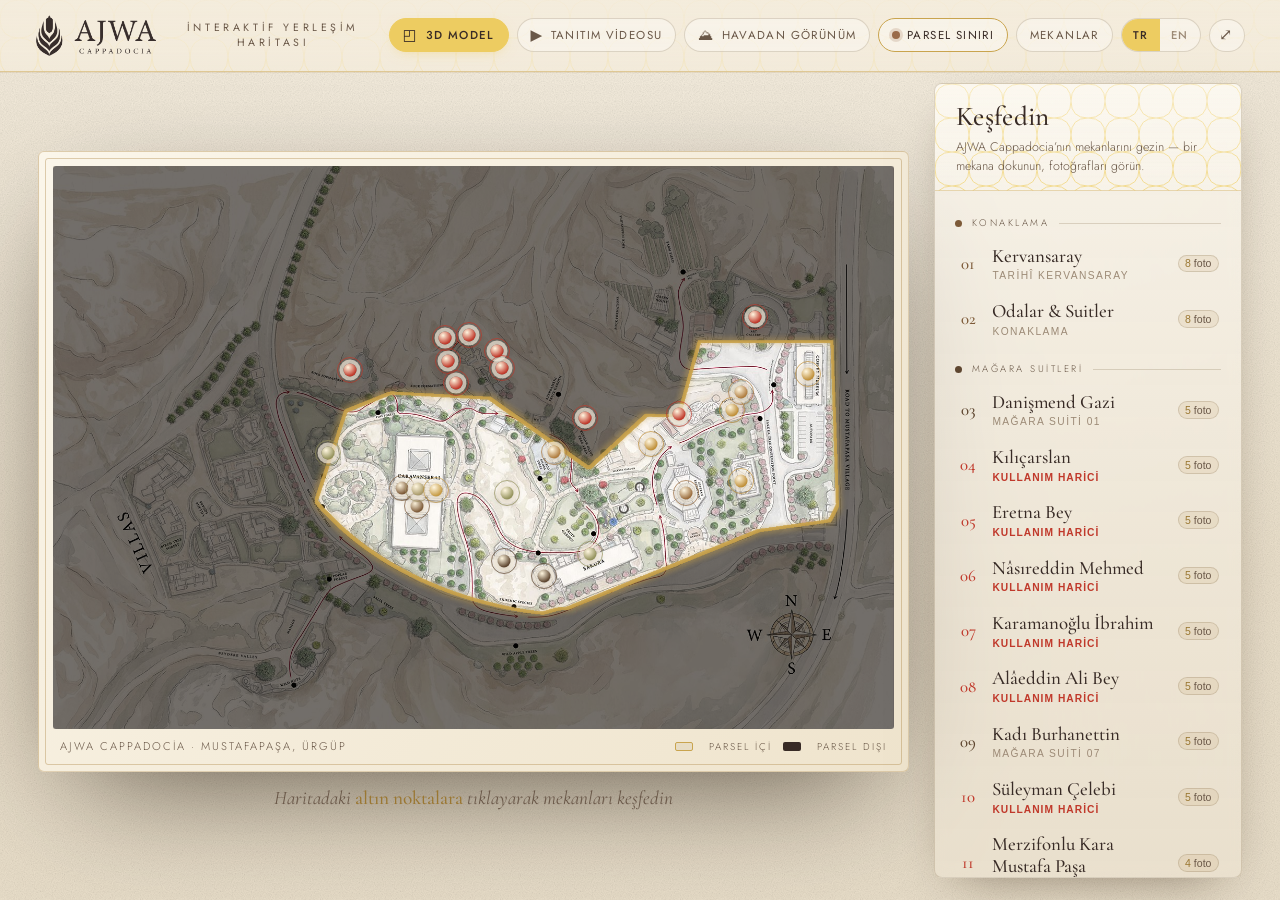
==== commit 3557de60: "Improve responsive map experience" ====
--- a/index.html
+++ b/index.html
@@ -8,7 +8,7 @@
 <link rel="preconnect" href="https://lh3.googleusercontent.com" />
 <link rel="stylesheet" href="assets/fonts/fonts.css" />
 <link rel="stylesheet" href="assets/css/style.css" />
-<link rel="preload" as="image" href="assets/map/harita.png" />
+<link rel="preload" as="image" href="assets/map/harita.jpg" />
 </head>
 <body data-boundary="on" data-base="illustration">
 
@@ -30,24 +30,24 @@
       <span class="eyebrow" data-i18n="top.eyebrow">İnteraktif Yerleşim Haritası</span>
     </div>
     <nav class="controls" aria-label="Harita kontrolleri">
-      <button class="ctrl ctrl--accent" id="btn3d" title="3D">
+      <button class="ctrl ctrl--accent" id="btn3d" type="button" title="3D">
         <span class="ctrl__cube">◰</span> <span data-i18n="ctrl.3d">3D Model</span>
       </button>
-      <button class="ctrl" id="btnVideo" title="Tanıtım Videosu">
+      <button class="ctrl" id="btnVideo" type="button" title="Tanıtım Videosu">
         <span class="ctrl__cube">▶</span> <span data-i18n="ctrl.video">Tanıtım Videosu</span>
       </button>
-      <button class="ctrl" id="btnAerial" aria-pressed="false" title="Drone">
+      <button class="ctrl" id="btnAerial" type="button" aria-pressed="false" title="Drone">
         <span class="ctrl__cube">⛰</span> <span data-i18n="ctrl.aerial">Havadan Görünüm</span>
       </button>
-      <button class="ctrl" id="btnBoundary" aria-pressed="true" title="Parsel">
+      <button class="ctrl" id="btnBoundary" type="button" aria-pressed="true" title="Parsel">
         <span class="ctrl__dot"></span> <span data-i18n="ctrl.boundary">Parsel Sınırı</span>
       </button>
-      <button class="ctrl" id="btnPanel" title="Mekanlar"><span data-i18n="ctrl.panel">Mekanlar</span></button>
+      <button class="ctrl" id="btnPanel" type="button" aria-controls="panel" aria-expanded="true" title="Mekanlar"><span data-i18n="ctrl.panel">Mekanlar</span></button>
       <div class="lang" role="group" aria-label="Dil / Language">
-        <button class="lang__opt is-active" data-lang="tr">TR</button>
-        <button class="lang__opt" data-lang="en">EN</button>
+        <button class="lang__opt is-active" type="button" data-lang="tr" aria-pressed="true">TR</button>
+        <button class="lang__opt" type="button" data-lang="en" aria-pressed="false">EN</button>
       </div>
-      <button class="ctrl ctrl--icon" id="btnFull" title="Tam ekran / Fullscreen" aria-label="Tam ekran">⤢</button>
+      <button class="ctrl ctrl--icon" id="btnFull" type="button" title="Tam ekran / Fullscreen" aria-label="Tam ekran">⤢</button>
     </nav>
   </header>
 
@@ -57,8 +57,8 @@
       <figure class="mapframe" id="mapframe">
         <div class="mapframe__inner">
           <div class="mapframe__layers">
-            <img class="layer layer--base" id="mapBase" src="assets/map/harita.png" alt="AJWA Cappadocia yerleşim planı" draggable="false" />
-            <img class="layer layer--drone" id="mapDrone" src="assets/img/drone.jpg" alt="AJWA Cappadocia havadan görünüm" aria-hidden="true" draggable="false" />
+            <img class="layer layer--base" id="mapBase" src="assets/map/harita.jpg" alt="AJWA Cappadocia yerleşim planı" draggable="false" fetchpriority="high" decoding="async" />
+            <img class="layer layer--drone" id="mapDrone" src="assets/img/drone.jpg" alt="AJWA Cappadocia havadan görünüm" aria-hidden="true" draggable="false" loading="lazy" decoding="async" />
             <img class="layer layer--veil" id="mapVeil" src="assets/map/veil.png" alt="" aria-hidden="true" draggable="false" />
             <img class="layer layer--outline" id="mapOutline" src="assets/map/outline.png" alt="" aria-hidden="true" draggable="false" />
           </div>
@@ -99,16 +99,16 @@
         </div>
         <div class="lightbox__meta">
           <span id="lbCount" class="lightbox__count"></span>
-          <button class="lightbox__close" id="lbClose" data-close aria-label="Kapat">✕</button>
+          <button class="lightbox__close" id="lbClose" type="button" data-close aria-label="Kapat">✕</button>
         </div>
       </header>
       <div class="lightbox__main">
-        <button class="nav nav--prev" id="lbPrev" aria-label="Önceki">‹</button>
+        <button class="nav nav--prev" id="lbPrev" type="button" aria-label="Önceki">‹</button>
         <div class="lightbox__frame">
           <img id="lbImg" alt="" />
           <div class="lightbox__spin" id="lbSpin"></div>
         </div>
-        <button class="nav nav--next" id="lbNext" aria-label="Sonraki">›</button>
+        <button class="nav nav--next" id="lbNext" type="button" aria-label="Sonraki">›</button>
       </div>
       <div class="lightbox__thumbs" id="lbThumbs"></div>
     </div>
@@ -125,14 +125,14 @@
         </div>
         <div class="model3d__meta">
           <a class="model3d__ext" href="https://gulab.tr/" target="_blank" rel="noopener" data-i18n="m3d.full" title="gulab.tr">⤢ Tam ekran</a>
-          <button class="lightbox__close" id="m3dClose" data-m3d-close aria-label="Kapat">✕</button>
+          <button class="lightbox__close" id="m3dClose" type="button" data-m3d-close aria-label="Kapat">✕</button>
         </div>
       </header>
       <div class="model3d__stage">
         <div class="model3d__loading" id="m3dLoading">
           <div class="lightbox__spin"></div>
           <p><span data-i18n="m3d.loadingTitle">3D model yükleniyor…</span><br><span class="m3d-desc" data-i18n-html="m3d.loadingDesc">Yüksek çözünürlüklü bir model olduğundan, internet hızınıza göre yüklenmesi <b>biraz zaman alabilir</b>. Lütfen bekleyiniz.</span></p>
-          <button class="model3d__show" id="m3dShow" data-i18n="m3d.show" hidden>Yine de göster →</button>
+          <button class="model3d__show" id="m3dShow" type="button" data-i18n="m3d.show" hidden>Yine de göster →</button>
         </div>
         <iframe id="m3dFrame" title="AJWA Cappadocia 3D Model"
                 allow="fullscreen; xr-spatial-tracking; accelerometer; gyroscope; magnetometer"></iframe>
@@ -149,7 +149,7 @@
           <span class="eyebrow" data-i18n="video.eyebrow">Tanıtım Filmi</span>
           <h3 data-i18n="video.title">AJWA Cappadocia · Tanıtım Videosu</h3>
         </div>
-        <button class="lightbox__close" id="videoClose" data-video-close aria-label="Kapat">✕</button>
+        <button class="lightbox__close" id="videoClose" type="button" data-video-close aria-label="Kapat">✕</button>
       </header>
       <div class="videobox__stage">
         <iframe id="videoFrame" title="AJWA Cappadocia Tanıtım Videosu"
@@ -163,13 +163,13 @@
   <div class="editbar" id="editbar" hidden>
     <div class="editbar__head">
       <strong>Konum Düzenleme</strong>
-      <button id="editClose" class="editbar__x" aria-label="Kapat">✕</button>
+      <button id="editClose" class="editbar__x" type="button" aria-label="Kapat">✕</button>
     </div>
     <p>Noktaları <b>sürükleyerek</b> doğru binalara taşıyın. Bittiğinde JSON’u kopyalayıp bana gönderin; kalıcı yaparım.</p>
     <textarea id="editJson" readonly spellcheck="false"></textarea>
     <div class="editbar__row">
-      <button id="editCopy" class="btn-gold">Koordinatları Kopyala</button>
-      <button id="editReset" class="btn-ghost">Sıfırla</button>
+      <button id="editCopy" class="btn-gold" type="button">Koordinatları Kopyala</button>
+      <button id="editReset" class="btn-ghost" type="button">Sıfırla</button>
     </div>
   </div>
 
--- a/assets/css/style.css
+++ b/assets/css/style.css
@@ -131,6 +131,9 @@
   transition:all .35s var(--ease);white-space:nowrap;
 }
 .ctrl:hover{color:var(--ink);border-color:var(--gold);background:rgba(255,255,255,.6)}
+.ctrl:focus-visible,.lang__opt:focus-visible,.loc:focus-visible,.thumb:focus-visible,.nav:focus-visible,.lightbox__close:focus-visible,.model3d__ext:focus-visible,.model3d__show:focus-visible{
+  outline:2px solid var(--gold-bright);outline-offset:3px;
+}
 .ctrl[aria-pressed="true"]{color:var(--ink);border-color:var(--gold)}
 .ctrl__dot{width:8px;height:8px;border-radius:50%;background:var(--terra);box-shadow:0 0 0 3px rgba(154,107,74,.2);transition:.3s}
 .ctrl[aria-pressed="false"] .ctrl__dot{background:var(--ink-faint);box-shadow:none}
@@ -153,7 +156,7 @@
 
 /* ───────── Harita çerçevesi ───────── */
 .mapframe{
-  position:relative;width:100%;max-width:min(100%, calc((100vh - 11rem) * 1.491));
+  position:relative;width:100%;max-width:min(100%, calc((100vh - 12rem) * 1.491));
   background:linear-gradient(135deg,#fbf6ea,#efe4cd);
   padding:clamp(.5rem,1.1vw,1rem);border-radius:6px;
   box-shadow:var(--shadow-deep);
@@ -194,6 +197,7 @@
   --c:var(--gold);
   animation:pop .6s var(--ease) both;
 }
+.marker::before{content:"";position:absolute;inset:-9px;border-radius:50%}
 .marker__pulse{position:absolute;inset:0;border-radius:50%;border:1px solid var(--c);opacity:.7;animation:pulse 2.8s var(--ease) infinite}
 .marker__core{
   position:absolute;top:50%;left:50%;transform:translate(-50%,-50%);
@@ -269,6 +273,10 @@
 .loc__sub{display:block;font-size:.64rem;letter-spacing:.14em;text-transform:uppercase;color:var(--ink-faint);margin-top:3px}
 .loc__count{font-size:.66rem;color:var(--ink-soft);background:rgba(176,137,76,.12);border:1px solid var(--line);padding:.12rem .4rem;border-radius:999px;flex:0 0 auto}
 .loc__count b{font-weight:500;color:var(--gold-deep)}
+
+/* Kullanım harici (parsel dışı / kırmızı bölge) */
+.loc.is-outside .loc__sub{color:#c0392b;font-weight:600;letter-spacing:.1em}
+.marker.is-outside .marker__label .ml-eye{font-weight:600}
 
 /* ───────── Galeri / Lightbox ───────── */
 .lightbox{position:fixed;inset:0;z-index:120;display:grid;place-items:center}
@@ -375,18 +383,43 @@
 /* ───────── Duyarlı ───────── */
 @media (max-width:900px){
   body{overflow:auto}
-  .stage{position:static;height:auto;min-height:100vh;grid-template-columns:1fr;padding-top:4.8rem}
+  .stage{position:static;height:auto;min-height:100vh;grid-template-columns:1fr;padding-top:4.8rem;padding-bottom:7.6rem}
+  .topbar{height:64px;justify-content:center;padding:.75rem 1rem;backdrop-filter:none;-webkit-backdrop-filter:none}
   .topbar__title{display:none}
+  .brand{margin-right:auto}
+  .brand__logo{height:34px}
   .mapframe{max-width:100%}
   .panel{max-height:none;height:auto}
-  .controls{gap:.35rem}
-  .ctrl{padding:.45rem .6rem;font-size:.66rem}
+  .controls{
+    position:fixed;left:.75rem;right:.75rem;bottom:.75rem;z-index:80;
+    display:grid;grid-template-columns:repeat(4,minmax(0,1fr));gap:.42rem;
+    padding:.55rem;background:linear-gradient(180deg, rgba(255,252,245,.94), rgba(239,228,205,.9)), var(--pattern);
+    background-size:auto, 34px;border:1px solid rgba(201,164,78,.48);border-radius:16px;
+    box-shadow:0 18px 55px -28px rgba(42,26,8,.75);backdrop-filter:blur(12px);-webkit-backdrop-filter:blur(12px);
+  }
+  .ctrl,.lang{width:100%;min-width:0;height:44px;border-radius:11px}
+  .ctrl{justify-content:center;gap:.28rem;padding:.32rem .34rem;font-size:.56rem;letter-spacing:.04em;line-height:1.05;text-align:center;white-space:normal}
+  .ctrl span[data-i18n]{display:block;min-width:0;overflow-wrap:anywhere}
+  .ctrl--icon{font-size:1rem;padding:.32rem}
+  .ctrl__cube{font-size:.88rem}
+  .ctrl__dot{flex:0 0 auto}
+  .lang{display:grid;grid-template-columns:1fr 1fr;background:rgba(255,255,255,.42)}
+  .lang__opt{min-width:0;padding:.35rem .2rem;font-size:.62rem}
+  .marker::before{inset:-12px}
   .ctrl#btnEdit{display:none}
 }
 @media (max-width:560px){
   .brand__place{display:none}
   .lightbox__shell{height:94vh;width:96vw}
+  .lightbox__bar,.model3d__bar,.videobox__bar{align-items:flex-start}
+  .lightbox__titles h3,.model3d__titles h3,.videobox__titles h3{font-size:clamp(1.45rem,8vw,2rem)}
+  .lightbox__main{gap:.45rem}
   .nav{width:42px;height:42px;font-size:1.3rem}
+  .thumb{width:76px;height:52px}
+  .model3d__shell{width:96vw;height:90vh}
+  .model3d__meta{gap:.45rem}
+  .model3d__ext{padding:.5rem .65rem;font-size:.6rem}
+  .videobox__shell{width:94vw}
 }
 @media (prefers-reduced-motion:reduce){
   *{animation-duration:.01ms!important;animation-iteration-count:1!important;transition-duration:.01ms!important}
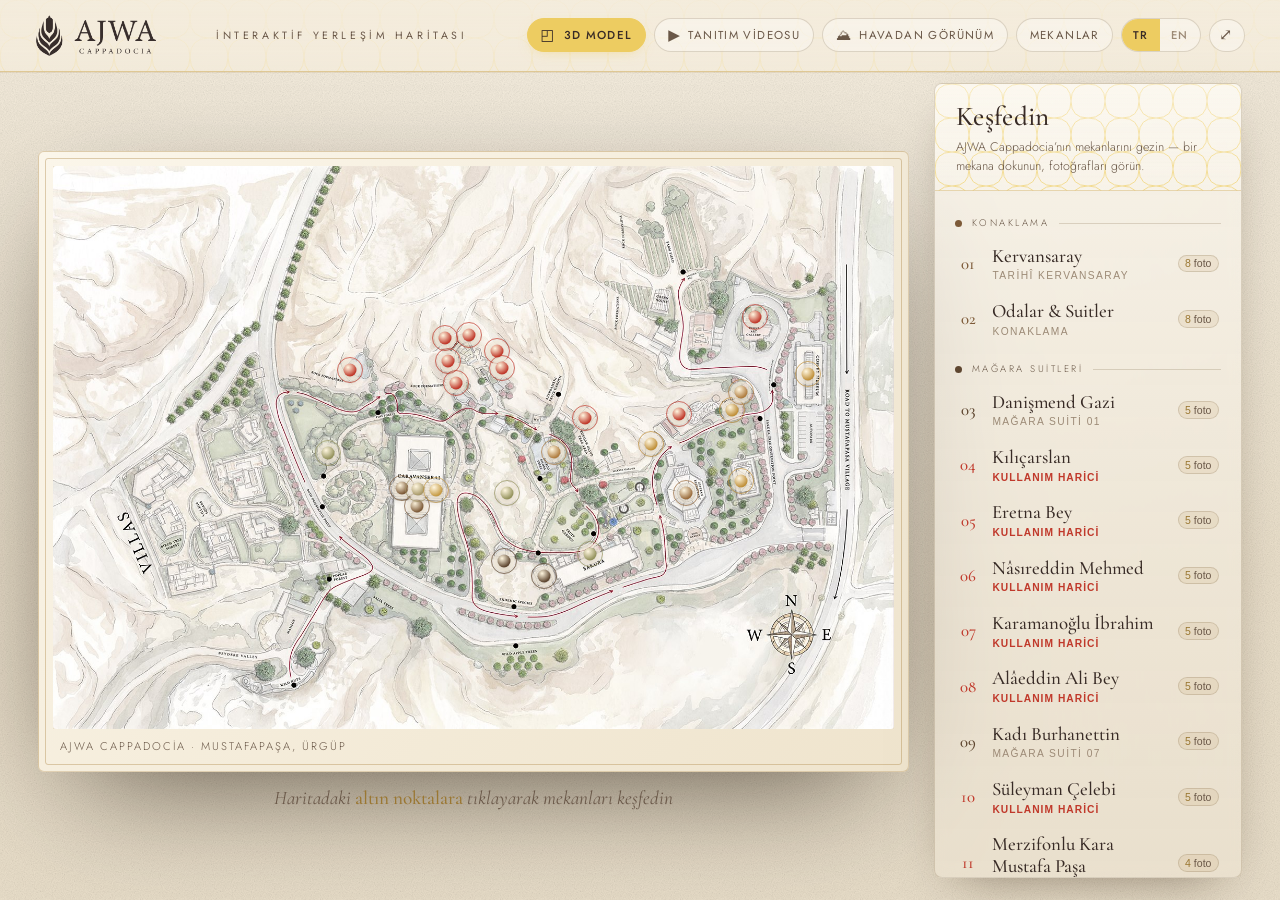
==== commit 1535c05e: "Parsel sınırı şimdilik kaldırıldı (buton + lejant + overlay kapalı)" ====
--- a/index.html
+++ b/index.html
@@ -10,7 +10,7 @@
 <link rel="stylesheet" href="assets/css/style.css" />
 <link rel="preload" as="image" href="assets/map/harita.jpg" />
 </head>
-<body data-boundary="on" data-base="illustration">
+<body data-boundary="off" data-base="illustration">
 
   <!-- ░░ Açılış perdesi ░░ -->
   <div id="loader" class="loader">
@@ -39,9 +39,11 @@
       <button class="ctrl" id="btnAerial" type="button" aria-pressed="false" title="Drone">
         <span class="ctrl__cube">⛰</span> <span data-i18n="ctrl.aerial">Havadan Görünüm</span>
       </button>
+      <!-- Parsel sınırı şimdilik kaldırıldı
       <button class="ctrl" id="btnBoundary" type="button" aria-pressed="true" title="Parsel">
         <span class="ctrl__dot"></span> <span data-i18n="ctrl.boundary">Parsel Sınırı</span>
       </button>
+      -->
       <button class="ctrl" id="btnPanel" type="button" aria-controls="panel" aria-expanded="true" title="Mekanlar"><span data-i18n="ctrl.panel">Mekanlar</span></button>
       <div class="lang" role="group" aria-label="Dil / Language">
         <button class="lang__opt is-active" type="button" data-lang="tr" aria-pressed="true">TR</button>
@@ -67,10 +69,12 @@
         </div>
         <figcaption class="mapframe__cap">
           <span>AJWA Cappadocia · Mustafapaşa, Ürgüp</span>
+          <!-- Parsel sınırı şimdilik kaldırıldı
           <span class="mapframe__legend">
             <i class="lg lg--in"></i> <span data-i18n="legend.in">Parsel içi</span>
             <i class="lg lg--out"></i> <span data-i18n="legend.out">Parsel dışı</span>
           </span>
+          -->
         </figcaption>
       </figure>
 
